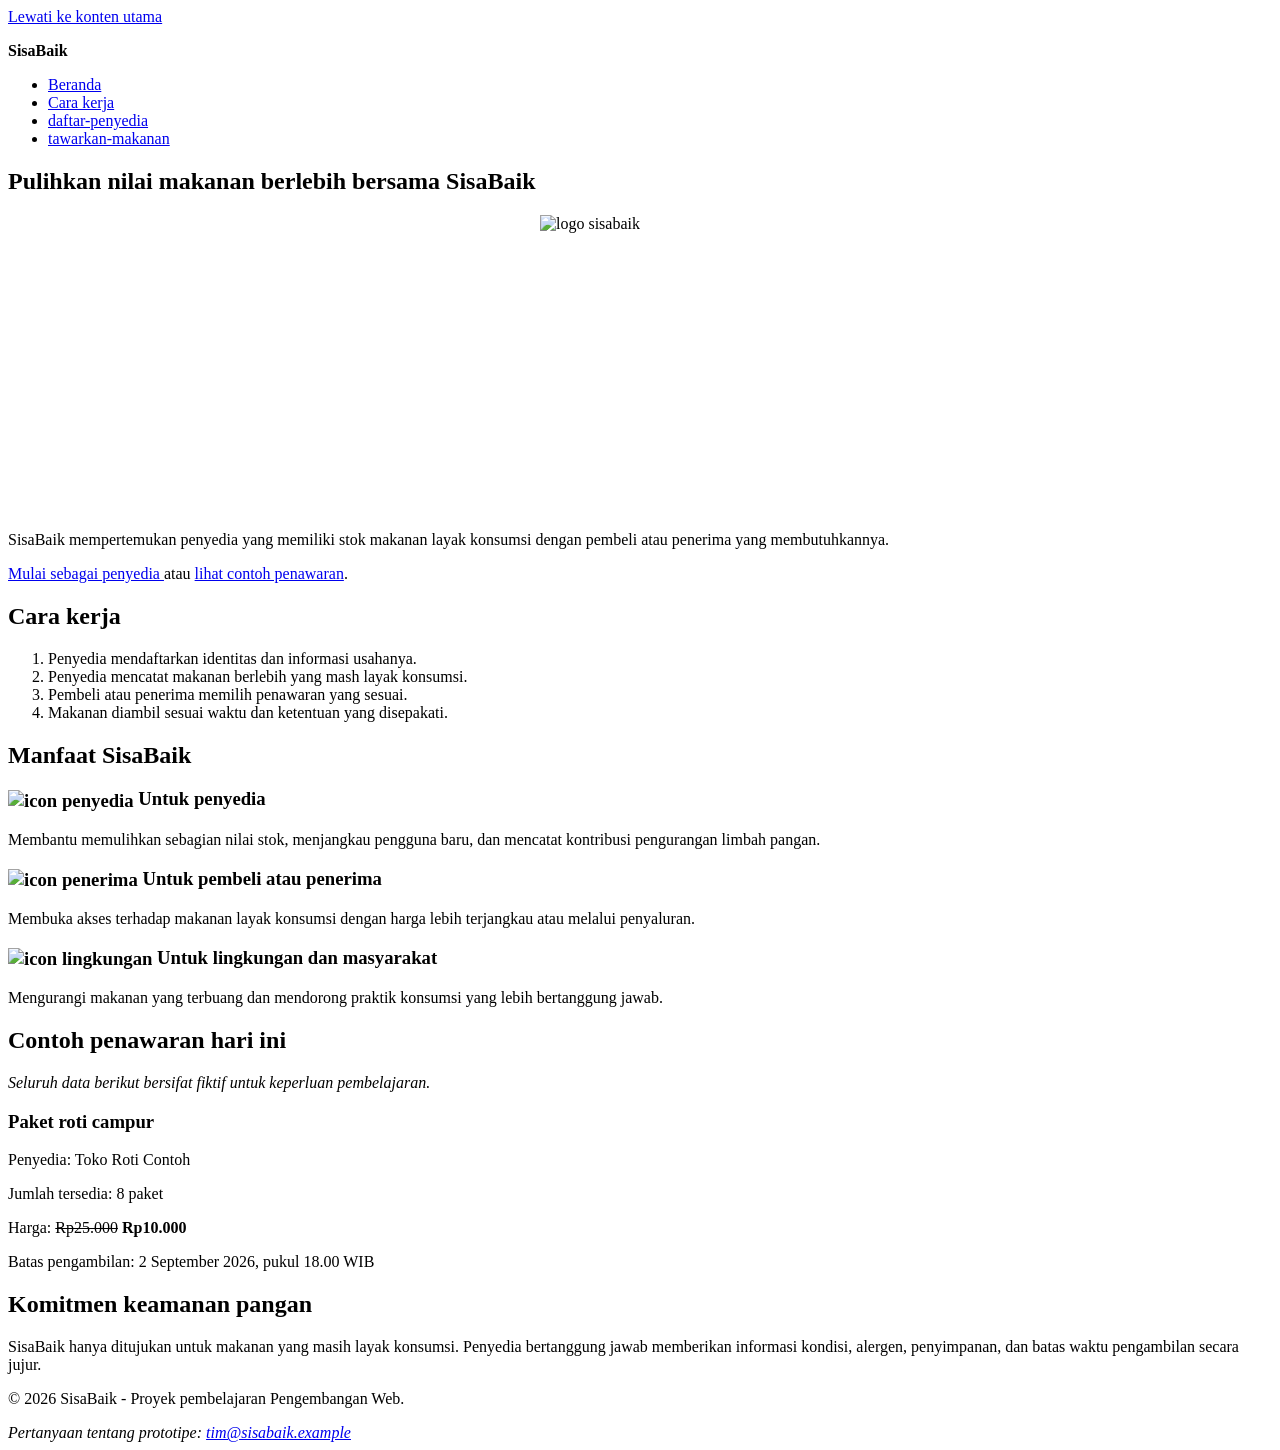
==== index.html @ 629ec986 "feat: add semantic Sisabaik information page" ====
<!doctype html>
<html lang="id">
    <head>
        <meta charset="utf-8">
        <meta name="viewport" content="width=device-width, initial-scale=1"> 
        <meta 
        name= "description"
        content= "SisaBaik membantu penyedia menawarkan makanan berlebih aar tetap bernilai, teriankau. dan tidak terbuang."
        >
        <title>Beranda | SisaBaik</title>
    </head> 
    <body>
        <a href="#konten-utama">Lewati ke konten utama</a>

        <header>
            <p> <strong>SisaBaik</strong></p>
            <nav aria-label= "Navigasi utama" >
                <ul>
                    <li><a href="index.html" aria-current="page">Beranda</a></li> 
                    <li><a href="#cara-kerja">Cara kerja</a></li>
                    <li><a href="daftar-penyedia.html">daftar-penyedia</a></li>
                    <li><a href="tawarkan-makanan.html">tawarkan-makanan</a></li>
                </ul>
            </nav>
        </header>

        <main id="konten-utama" tabindex="-1">
            <section aria-labelledby="judul-utama">
                <h1 id="judul-utama">Pulihkan nilai makanan berlebih bersama SisaBaik</h1>
                <img
                src="images/logo.jpg" alt="logo sisabaik" width="200" height="300" style="display: block; margin: 0 auto;">
                <p>
                 SisaBaik mempertemukan penyedia yang memiliki stok makanan layak konsumsi dengan pembeli atau penerima yang membutuhkannya.
                </p>

        
                <p>
                    <a href="daftar-penyedia.html">Mulai sebagai penyedia </a>
                    atau
                    <a href="#penawaran-contoh">lihat contoh penawaran</a>.
                </p>
            </section>
        
            <section id ="cara-kerja" aria-labelledby="judul-cara-kerja">
                <h2 id="judul-cara-kerja">Cara kerja</h2>
                <ol>
                    <li>Penyedia mendaftarkan identitas dan informasi usahanya.</li>
                    <li>Penyedia mencatat makanan berlebih yang mash layak konsumsi.</li>
                    <li>Pembeli atau penerima memilih penawaran yang sesuai.</li>
                    <li>Makanan diambil sesuai waktu dan ketentuan yang disepakati. </li>
                </ol>
            </section>

            <section aria-labelledby="judul-manfaat">
                <h2 id="judul-manfaat">Manfaat SisaBaik</h2>
                <article>
                    <h3>
                         <img src="images/icon-penyedia.png" alt="icon penyedia" width="20" height="20" style="vertical-align:middle ;">
                        Untuk penyedia </h3>
                    <p>
                        Membantu memulihkan sebagian nilai stok, menjangkau pengguna baru, dan mencatat kontribusi pengurangan limbah pangan.
                    </p>
                </article>

                <article>
                    <h3>
                        <img src="images/icon-penerima.png" alt="icon penerima" width="20" height="20" style="vertical-align:middle ;">
                        Untuk pembeli atau penerima</h3>
                    <p>
                        Membuka akses terhadap makanan layak konsumsi dengan harga lebih terjangkau atau melalui penyaluran.
                    </p>
                </article>
        
                <article >
                    <h3> 
                        <img src="images/icon-lingkungan.png" alt="icon lingkungan" width="20" height="20" style="vertical-align:middle ;">
                        Untuk lingkungan dan masyarakat</h3>
                    <p>
                        Mengurangi makanan yang terbuang dan mendorong praktik konsumsi yang lebih bertanggung jawab.
                    </p>
                </article>
            </section >

            <section id="penawaran-contoh" aria-labelledby="judul-penawaran">
                <h2 id="judul-penawaran"> Contoh penawaran hari ini</h2>
                <p><em>Seluruh data berikut bersifat fiktif untuk keperluan pembelajaran. </em></p>
                
                <article>
                    <h3> Paket roti campur</h3>
                    <p> Penyedia: Toko Roti Contoh</p>
                    <p> Jumlah tersedia: <data value="g">8 paket</data></p> <p>Harga: <del>Rp25.000</del> <strong> Rp10.000</strong></p>
                    <p>
                        Batas pengambilan:
                        <time datetime="2026-09-02T18:00:00+07:00">
                        2 September 2026, pukul 18.00 WIB
                    </time>
                    </p>
                </article> 
            </section>

            <section aria-labelledby="judul-keamanan">
                <h2 id="judul-keamanan">Komitmen keamanan pangan</h2>
                <p>
                    SisaBaik hanya ditujukan untuk makanan yang masih layak konsumsi.
                    Penyedia bertanggung jawab memberikan informasi kondisi, alergen, penyimpanan, dan batas waktu pengambilan secara jujur.
                </p>
            </section >
        </main>

        <footer>
            <p>&copy; 2026 SisaBaik - Proyek pembelajaran Pengembangan Web. </p>
            <address>
            Pertanyaan tentang prototipe:
            <a href="mailto:tim@sisabaik.example">tim@sisabaik.example</a>
            </address>
        </footer>
    </body>
</html>
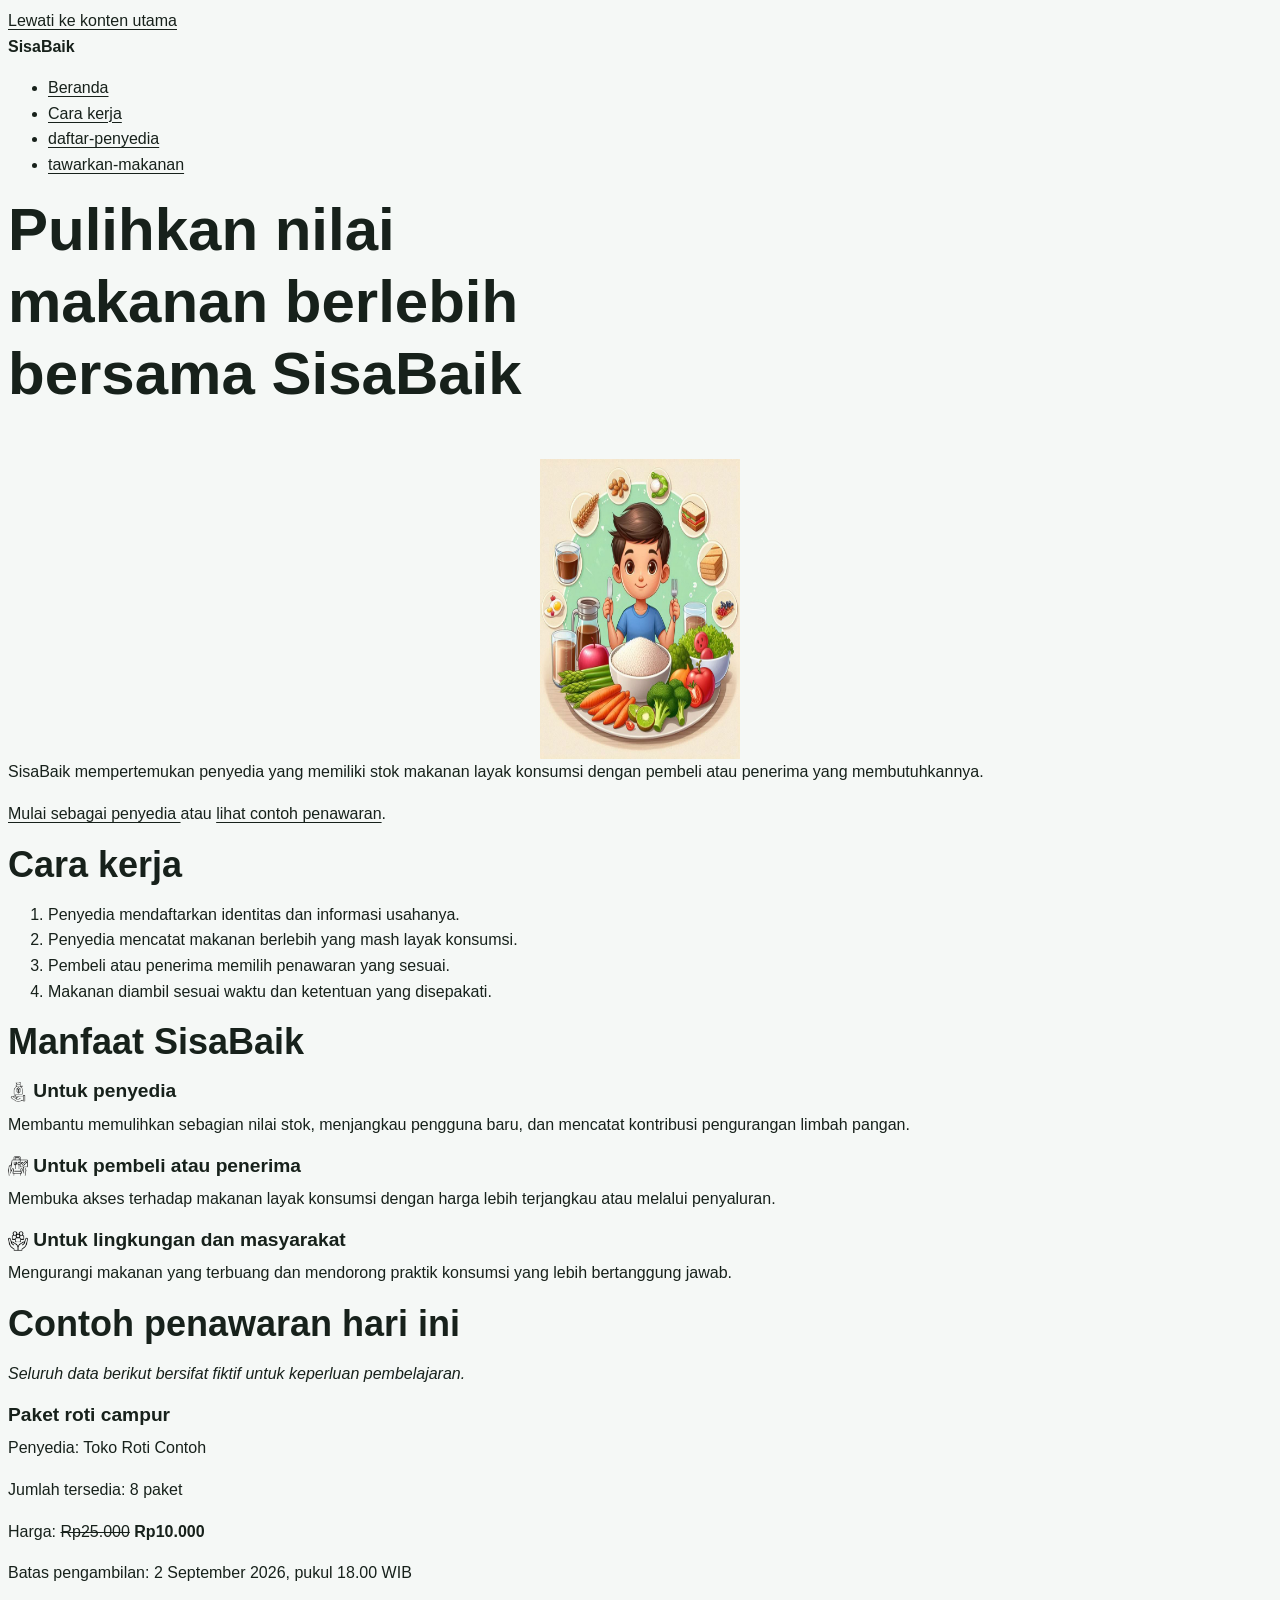
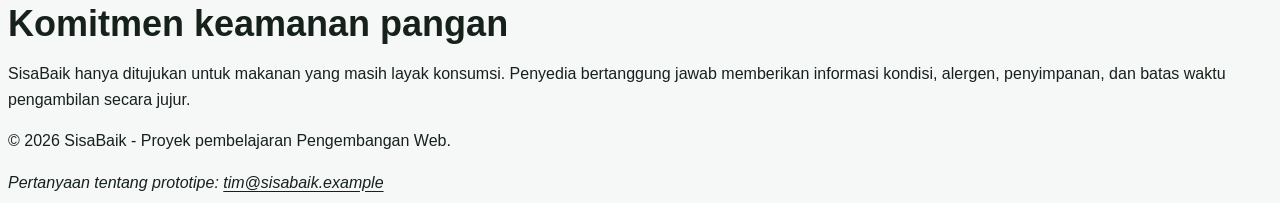
==== commit 43351411: "style: add responsive layout for SisaBaik pages" ====
--- a/index.html
+++ b/index.html
@@ -8,6 +8,7 @@
         content= "SisaBaik membantu penyedia menawarkan makanan berlebih aar tetap bernilai, teriankau. dan tidak terbuang."
         >
         <title>Beranda | SisaBaik</title>
+        <link rel="stylesheet" href="styles.css">
     </head> 
     <body>
         <a href="#konten-utama">Lewati ke konten utama</a>
--- a/styles.css
+++ b/styles.css
@@ -0,0 +1,422 @@
+:root {
+    --color-primary: #176b4d;
+    -color-primary-dark: #0f4f39;
+    --color-primary-soft:#e8f5ef;
+    --color-accent: #f2b84b;
+    --color-text: #17211b;
+    --color-muted: #52615a;
+    --color-surface: #ffffff;
+    --color-background: #f5f8f6;
+    --color-border: #cbd8d1;
+    --color-danger: #a52a2a;
+    --shadow-card: 0 0.5rem 1.5rem rgb(23 33 27 / 10%);
+    --radius-small: 0.5rem;
+    --radius-medium: 0.9rem;
+    -radius-large: 1.4rem;
+    --content-width: 72rem;
+}
+
+*,
+*::before,
+*::after {
+    box-sizing: border-box;
+}
+
+html {
+    margin: 0;
+    background: var(--color-background);
+    color: var(--color-text);
+    font-family: Arial, Arial, Helvetica, sans-serif;
+    font-size: 1rem;
+    line-height: 1.6;
+}
+
+h1,
+h2,
+h3,
+p {
+    margin-block-start: 0;
+}
+h1,
+h2,
+h3{line-height: 1.2;
+}
+
+h1 {
+    max-width: 18ch;
+    marain-block-end: 1rem;
+    font-size: clamp(2rem, 7vw, 3.75rem);
+}
+
+h2 {
+    margin-block-end: 1rem;
+    font-size: clamp(1.5rem, 4vw, 2.25rem);
+}
+
+h3 {    
+    margin-block-end: 0.6rem;
+    font-size: 1.2rem;
+}
+
+a{
+    color: var(--color-primary-dark);
+    text-underline-offset: 0.2em;
+}
+
+a:hover {
+    text-decoration-thickness: 0.18em;
+}
+
+:focus-visible {
+    outline: 0.2rem solid var(--color-accent);
+    outline-offset: 0.2rem;
+}
+
+.skip-link {
+    position: absolute;
+    inset-block-start: 0.5rem;
+    inset-inline-start: 0.5rem;
+    z-index: 100;
+    padding: 0.7rem 1rem;
+    border-radius: var(--radius-sm);
+    background: var(--color-text);
+    color: var(--color-surface);
+    transform: translateY(-180%);
+}
+
+.skip-link:focus {
+    transform: translateY(0);
+}
+
+.container {
+    width: min(100% - 3rem, var(--content-width));
+    margin-inline: auto;
+}
+
+.site-header {
+    background: var(--color-surface);
+    border-block-end: 0.0235rem solid var(--color-border);
+}
+
+.code-layout {
+    display: flex;
+    flex-direction: column;
+    gap: 0.75rem;
+    padding-block: 1rem;
+}
+
+.brand {
+    margin: 0;
+    color: var(--color-primary-dark);
+    font-size: 1.4rem;
+    font-weight: 700;
+}
+
+.nav-list {
+    display: flex;
+    flex-wrap: wrap;
+    gap: 0.5rem 1rem;
+    margin: 0;
+    padding: 0;
+    list-style: none;
+}
+
+.nav-list a {
+    display: inline-block;
+    padding-block: 0.35rem;
+    font-weight: 700;
+}
+
+.nav-list a.aria-current="page" {
+    text-wrap: nowrap;
+    color: var(--color-primary-dark);
+    text-decoration-thickness: 0.2em;
+}
+
+.hero {
+    padding-block: clamp(1.5rem, 10vw, 7rem);
+    background: linear-gradient(135deg, rgb(232 245 235 / 95%), rgb(255 255 255 / 93%));
+}
+
+.hero-layout {
+    display: grid;
+    gap: 2rem;
+    align-items: center;
+}
+
+.hero-title {
+    margin-block-end: 0.5rem;
+    color: var(--color-primary-dark);
+    font-weight: 700;
+    font-size: 2rem;
+    letter-spacing: 0.05em;
+    text-transform: uppercase;
+}
+
+.hero-lead {
+    max-width: 65ch;
+    color: var(--color-muted);
+    font-size: 1.1rem;
+}
+
+.hero-panel {
+    padding: 1rem;
+    border: 0.0625rem solid var(--color-border);
+    border-radius: var(--radius-md);
+    background: var(--color-surface);
+    border-inline-start-shadow: ...;
+}
+
+.hero-panel-strong {
+    display: none;
+    color: var(--color-primary-dark);
+    font-size: 2rem;
+}
+
+button-group,
+.form-actions {
+    display: flex;
+    flex-wrap: wrap;
+    gap: 0.75rem;
+    align-items: center;
+}
+
+.button {
+    display: inline-block;
+    padding: 0.75rem 1rem;
+    border: 0.125rem solid var(--color-primary);
+    border-radius: var(--radius-small);
+    background: var(--color-primary);
+    color: var(--color-surface);
+    font: inherit;
+    font-weight: 700;
+    line-height: 1.2;
+    text-decoration: none;
+    cursor: pointer;
+}
+
+.button:hover {
+    background: var(--color-primary-dark);
+    border-color: var(--color-primary-dark);
+}
+
+.button-secondary {
+    background: transparent;
+    color: var(--color-primary-dark);
+}
+
+.section {
+    padding-block: clamp(2.5rem, 7vw, 5rem);
+}
+
+.section-alt {
+    background: var(--color-surface);
+}
+
+.section-intro {
+    max-width: 65ch;
+    color: var(--color-muted);
+}
+
+.steps-grid,
+.benefit-grid,
+.offer-grid {
+    display: grid;
+    grid-template-columns: 1fr;
+    gap: 1rem;
+}
+
+.card {
+    padding: 1.25rem;
+    border: 0.0625rem solid var(--color-border);
+    border-radius: var(--radius-medium);
+    background: var(--color-surface);
+    box-shadow: var(--shadow-card);
+}
+
+.step-number {
+    display: inline-grid;
+    width: 2.25rem;
+    height: 2.25rem;
+    margin-block-end: 0.75rem;
+    place-items: center;
+    border-radius: 50%;
+    background: var(--color-primary-soft);
+    color: var(--color-primary-dark);
+    font-weight: 700;
+}
+
+.offer-card {
+    display: flex;
+    flex-direction: column;
+    overflow: hidden;
+    border: 0.0625rem solid var(--color-border);
+    border-radius: var(--radius-medium);
+    background: var(--color-surface);
+    box-shadow: var(--shadow-card);
+}
+
+.offer-card__visual {
+    min-height: 8rem;
+    background: linear-gradient(135deg, var(--color-primary), var(--color-primary-dark));
+}
+
+.offer-card__content {
+    display: flex;
+    flex: 1;
+    flex-direction: column;
+    padding: 1.25rem;
+}
+
+.offer-card__meta {
+    color: var(--color-muted);
+}
+
+.offer-card__price {
+    margin-block-start: auto;
+    font-size: 1.15rem;
+}
+
+.badge {
+    display: inline-block;
+    width: fit-content;
+    margin-block-end: 0.75rem;
+    padding: 0.25rem 0.6rem;
+    border-radius: 999px;
+    background: var(--color-primary-soft);
+    color: var(--color-primary-dark);
+    font-size: 0.85rem;
+    font-weight: 700;
+}
+
+.notice {
+    padding: 1rem;
+    border-inline-start: 0.3rem solid var(--color-primary);
+    border-radius: var(--radius-small);
+    background: var(--color-primary-soft);
+}
+
+.page-heading {
+    padding-block: clamp(2.5rem, 7vw, 5rem) 2rem;
+}
+
+.form-card {
+    max-width: 56rem;
+    margin-block-end: 3rem;
+    padding: clamp(1rem, 4vw, 2rem);
+    border: 0.0625rem solid var(--color-border);
+    border-radius: var(--radius-large);
+    background: var(--color-surface);
+    box-shadow: var(--shadow-card);
+}
+
+.form-section {
+    margin: 0 0 1.5rem;
+    padding: 1.25rem;
+    border: 0.0625rem solid var(--color-border);
+    border-radius: var(--radius-medium);
+}
+
+.form-section legend {
+    padding-inline: 0.4rem;
+    color: var(--color-primary-dark);
+    font-size: 1.1rem;
+    font-weight: 700;
+}
+
+label {
+    display: inline-block;
+    margin-block-end: 0.35rem;
+    font-weight: 700;
+}
+
+input,
+select,
+textarea {
+    width: 100%;
+    padding: 0.7rem 0.75rem;
+    border: 0.0625rem solid #809087;
+    border-radius: var(--radius-small);
+    background: var(--color-surface);
+    color: var(--color-text);
+    font: inherit;
+}
+
+textarea {
+    resize: vertical;
+}
+
+input:focus,
+select:focus,
+textarea:focus {
+    border-color: var(--color-primary-dark);
+}
+
+input[type="checkbox"],
+input[type="radio"] {
+    width: 1.1rem;
+    height: 1.1rem;
+    margin: 0.2rem 0 0;
+    accent-color: var(--color-primary);
+}
+
+.required-note {
+    color: var(--color-muted);
+}
+
+.site-footer {
+    padding-block: 2rem;
+    background: var(--color-primary-dark);
+    color: var(--color-surface);
+}
+
+.site-footer a {
+    color: var(--color-surface);
+}
+
+.footer-layout {
+    display: flex;
+    flex-direction: column;
+    gap: 0.5rem;
+}
+
+.footer-layout p,
+.footer-layout address {
+    margin: 0;
+}
+
+@media (min-width: 48rem) {
+    .header-layout {
+        flex-direction: row;
+        justify-content: space-between;
+        align-items: center;
+    }
+    .hero-layout {
+        grid-template-columns: minmax(0, 1.5fr) minmax(15rem, 0.7fr);
+    }
+    .steps-grid,
+    .benefit-grid {
+        grid-template-columns: repeat(3, minmax(0, 1fr));
+    }
+    .offer-grid {
+        grid-template-columns: repeat(2, minmax(0, 1fr));
+    }
+    .footer-layout {
+        flex-direction: row;
+        justify-content: space-between;
+        align-items: center;
+    }
+}
+@media (min-width: 68rem) {
+    .offer-grid {
+        grid-template-columns: repeat(3, minmax(0, 1fr));
+    }
+}
+
+@media (prefers-reduced-motion: reduce) {
+    html {
+        scroll-behavior: auto;
+    }
+}
+
+
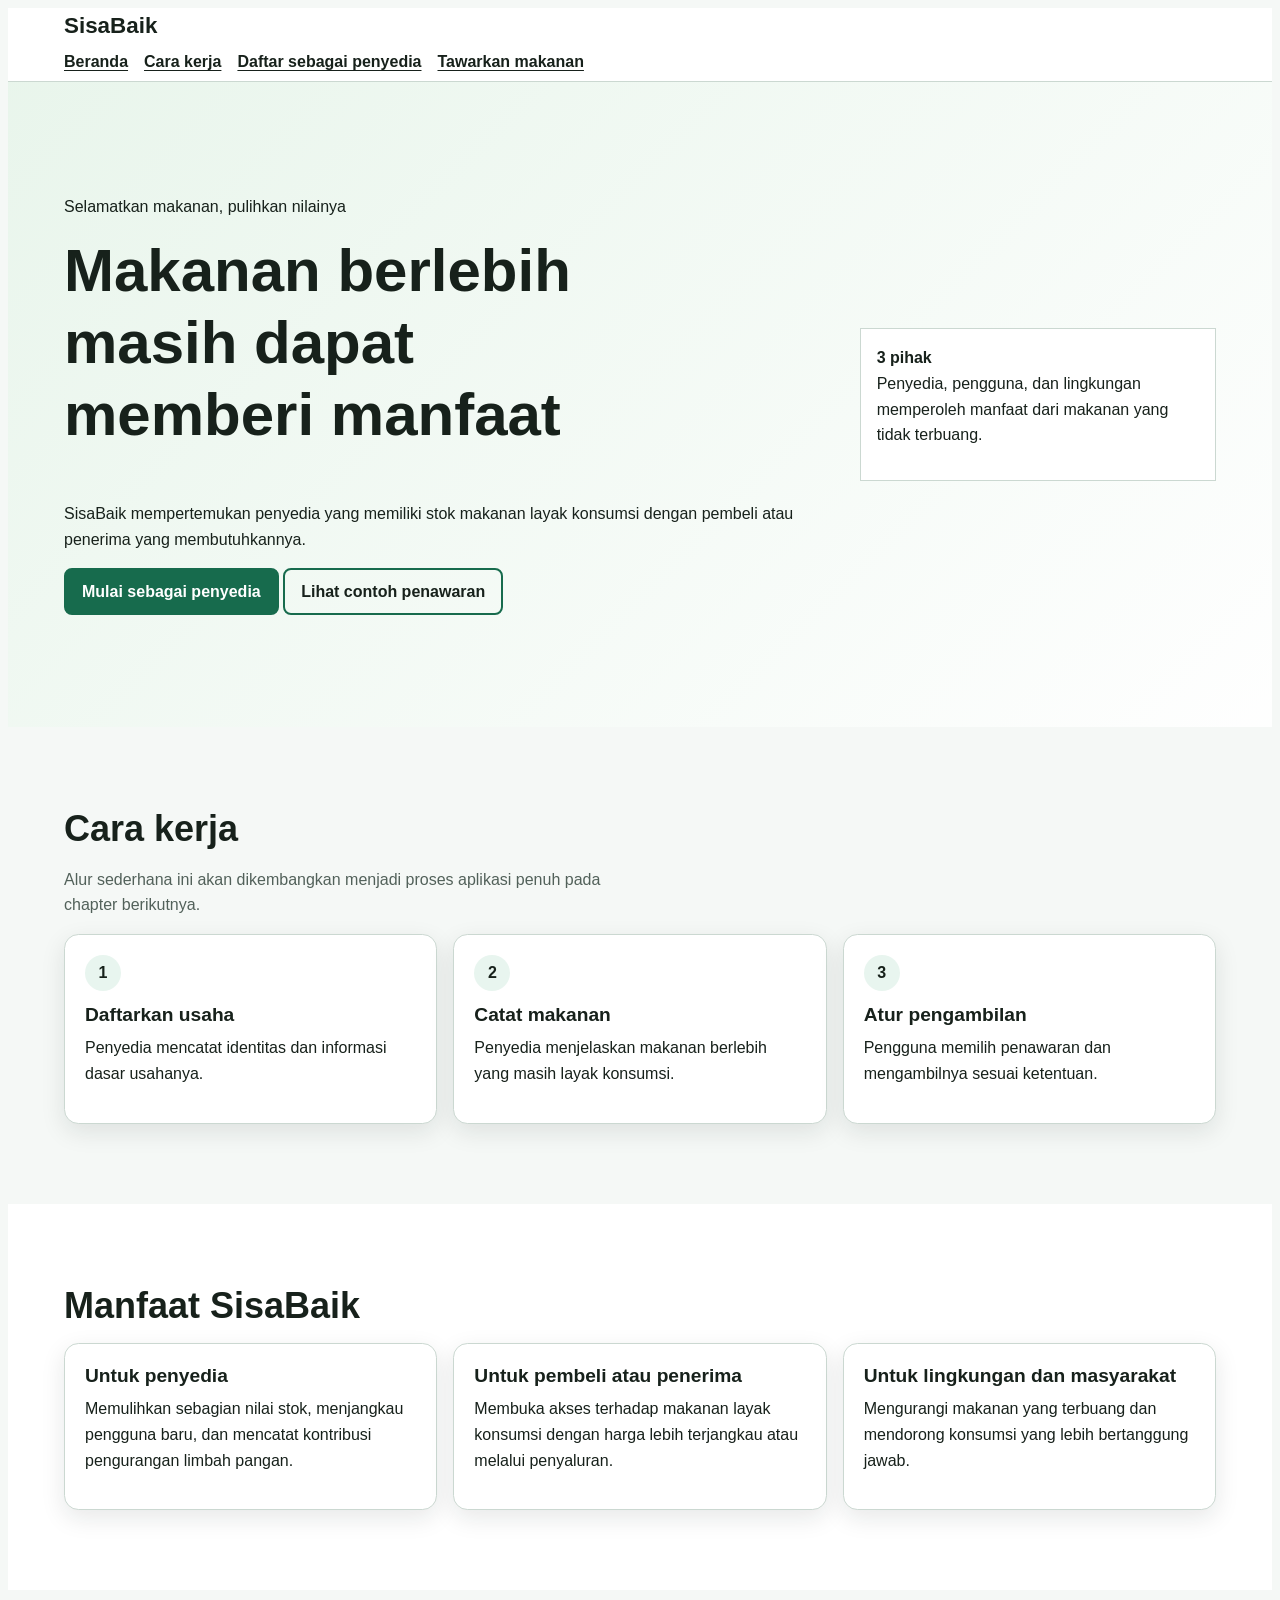
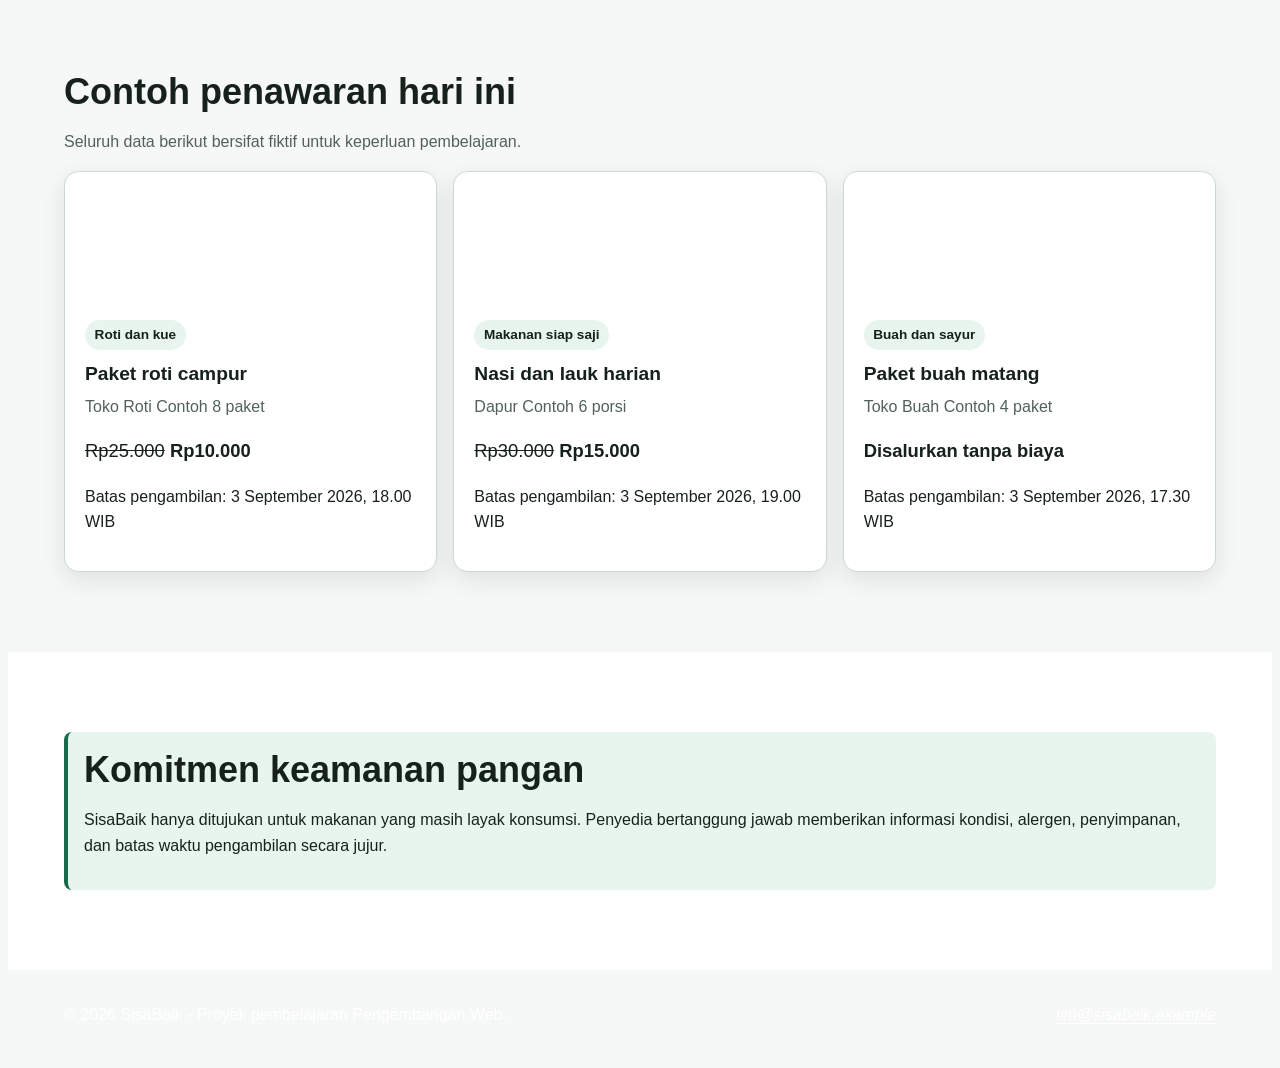
==== commit 47256154: "fix commit" ====
--- a/index.html
+++ b/index.html
@@ -1,119 +1,143 @@
 <!doctype html>
 <html lang="id">
-    <head>
-        <meta charset="utf-8">
-        <meta name="viewport" content="width=device-width, initial-scale=1"> 
-        <meta 
-        name= "description"
-        content= "SisaBaik membantu penyedia menawarkan makanan berlebih aar tetap bernilai, teriankau. dan tidak terbuang."
-        >
-        <title>Beranda | SisaBaik</title>
-        <link rel="stylesheet" href="styles.css">
-    </head> 
-    <body>
-        <a href="#konten-utama">Lewati ke konten utama</a>
+<head>
+    <meta charset="utf-8">
+    <meta name="viewport" content="width=device-width, initial-scale=1">
+    <meta name="description" content="SisaBaik membantu penyedia menawarkan makanan berlebih agar tetap bernilai, terjangkau, dan tidak terbuang.">
+    <title>Beranda | SisaBaik</title>
+    <link rel="stylesheet" href="styles.css">
+</head>
+<body>
+    <a class="skip-link" href="#konten-utama">Lewati ke konten utama</a>
 
-        <header>
-            <p> <strong>SisaBaik</strong></p>
-            <nav aria-label= "Navigasi utama" >
-                <ul>
-                    <li><a href="index.html" aria-current="page">Beranda</a></li> 
+    <header class="site-header">
+        <div class="container header-layout">
+            <p class="brand">SisaBaik</p>
+            <nav aria-label="Navigasi utama">
+                <ul class="nav-list">
+                    <li><a href="index.html" aria-current="page">Beranda</a></li>
                     <li><a href="#cara-kerja">Cara kerja</a></li>
-                    <li><a href="daftar-penyedia.html">daftar-penyedia</a></li>
-                    <li><a href="tawarkan-makanan.html">tawarkan-makanan</a></li>
+                    <li><a href="daftar-penyedia.html">Daftar sebagai penyedia</a></li>
+                    <li><a href="tawarkan-makanan.html">Tawarkan makanan</a></li>
                 </ul>
             </nav>
-        </header>
+        </div>
+    </header>
 
-        <main id="konten-utama" tabindex="-1">
-            <section aria-labelledby="judul-utama">
-                <h1 id="judul-utama">Pulihkan nilai makanan berlebih bersama SisaBaik</h1>
-                <img
-                src="images/logo.jpg" alt="logo sisabaik" width="200" height="300" style="display: block; margin: 0 auto;">
-                <p>
-                 SisaBaik mempertemukan penyedia yang memiliki stok makanan layak konsumsi dengan pembeli atau penerima yang membutuhkannya.
-                </p>
+    <main id="konten-utama" tabindex="-1">
+        <section class="hero" aria-labelledby="judul-utama">
+            <div class="container hero-layout">
+                <div>
+                    <p class="eyebrow">Selamatkan makanan, pulihkan nilainya</p>
+                    <h1 id="judul-utama">Makanan berlebih masih dapat memberi manfaat</h1>
+                    <p class="lead">SisaBaik mempertemukan penyedia yang memiliki stok makanan layak konsumsi dengan pembeli atau penerima yang membutuhkannya.</p>
+                    <div class="button-group">
+                        <a class="button" href="daftar-penyedia.html">Mulai sebagai penyedia</a>
+                        <a class="button button-secondary" href="#penawaran-contoh">Lihat contoh penawaran</a>
+                    </div>
+                </div>
+                <aside class="hero-panel" aria-label="Ringkasan manfaat SisaBaik">
+                    <strong>3 pihak</strong>
+                    <p>Penyedia, pengguna, dan lingkungan memperoleh manfaat dari makanan yang tidak terbuang.</p>
+                </aside>
+            </div>
+        </section>
 
-        
-                <p>
-                    <a href="daftar-penyedia.html">Mulai sebagai penyedia </a>
-                    atau
-                    <a href="#penawaran-contoh">lihat contoh penawaran</a>.
-                </p>
-            </section>
-        
-            <section id ="cara-kerja" aria-labelledby="judul-cara-kerja">
+        <section class="section" id="cara-kerja" aria-labelledby="judul-cara-kerja">
+            <div class="container">
                 <h2 id="judul-cara-kerja">Cara kerja</h2>
-                <ol>
-                    <li>Penyedia mendaftarkan identitas dan informasi usahanya.</li>
-                    <li>Penyedia mencatat makanan berlebih yang mash layak konsumsi.</li>
-                    <li>Pembeli atau penerima memilih penawaran yang sesuai.</li>
-                    <li>Makanan diambil sesuai waktu dan ketentuan yang disepakati. </li>
-                </ol>
-            </section>
+                <p class="section-intro">Alur sederhana ini akan dikembangkan menjadi proses aplikasi penuh pada chapter berikutnya.</p>
+                <div class="steps-grid">
+                    <article class="card">
+                        <span class="step-number" aria-hidden="true">1</span>
+                        <h3>Daftarkan usaha</h3>
+                        <p>Penyedia mencatat identitas dan informasi dasar usahanya.</p>
+                    </article>
+                    <article class="card">
+                        <span class="step-number" aria-hidden="true">2</span>
+                        <h3>Catat makanan</h3>
+                        <p>Penyedia menjelaskan makanan berlebih yang masih layak konsumsi.</p>
+                    </article>
+                    <article class="card">
+                        <span class="step-number" aria-hidden="true">3</span>
+                        <h3>Atur pengambilan</h3>
+                        <p>Pengguna memilih penawaran dan mengambilnya sesuai ketentuan.</p>
+                    </article>
+                </div>
+            </div>
+        </section>
+        <section class="section section-alt" aria-labelledby="judul-manfaat">
+            <div class="container">
+                <h2 id="judul-manfaat">Manfaat SisaBaik</h2>
+                <div class="benefit-grid">
+                    <article class="card">
+                        <h3>Untuk penyedia</h3>
+                        <p>Memulihkan sebagian nilai stok, menjangkau pengguna baru, dan mencatat kontribusi pengurangan limbah pangan.</p>
+                    </article>
+                    <article class="card">
+                        <h3>Untuk pembeli atau penerima</h3>
+                        <p>Membuka akses terhadap makanan layak konsumsi dengan harga lebih terjangkau atau melalui penyaluran.</p>
+                    </article>
+                    <article class="card">
+                        <h3>Untuk lingkungan dan masyarakat</h3>
+                        <p>Mengurangi makanan yang terbuang dan mendorong konsumsi yang lebih bertanggung jawab.</p>
+                    </article>
+                </div>
+            </div>
+        </section>
+        <section class="section" id="penawaran-contoh" aria-labelledby="judul-penawaran">
+            <div class="container">
+                <h2 id="judul-penawaran">Contoh penawaran hari ini</h2>
+                <p class="section-intro">Seluruh data berikut bersifat fiktif untuk keperluan pembelajaran.</p>
+                <div class="offer-grid">
+                    <article class="offer-card">
+                        <div class="offer-card__visual" aria-hidden="true"></div>
+                        <div class="offer-card__content">
+                            <span class="badge">Roti dan kue</span>
+                            <h3>Paket roti campur</h3>
+                            <p class="offer-card__meta">Toko Roti Contoh <data value="8">8 paket</data></p>
+                            <p class="offer-card__price"><del>Rp25.000</del> <strong>Rp10.000</strong></p>
+                            <p>Batas pengambilan: <time datetime="2026-09-03T18:00:00+07:00">3 September 2026, 18.00 WIB</time></p>
+                        </div>
+                    </article>
+                    <article class="offer-card">
+                        <div class="offer-card__visual" aria-hidden="true"></div>
+                        <div class="offer-card__content">
+                            <span class="badge">Makanan siap saji</span>
+                            <h3>Nasi dan lauk harian</h3>
+                            <p class="offer-card__meta">Dapur Contoh <data value="6">6 porsi</data></p>
+                            <p class="offer-card__price"><del>Rp30.000</del> <strong>Rp15.000</strong></p>
+                            <p>Batas pengambilan: <time datetime="2026-09-03T19:00:00+07:00">3 September 2026, 19.00 WIB</time></p>
+                        </div>
+                    </article>
+                    <article class="offer-card">
+                        <div class="offer-card__visual" aria-hidden="true"></div>
+                        <div class="offer-card__content">
+                            <span class="badge">Buah dan sayur</span>
+                            <h3>Paket buah matang</h3>
+                            <p class="offer-card__meta">Toko Buah Contoh <data value="4">4 paket</data></p>
+                            <p class="offer-card__price"><strong>Disalurkan tanpa biaya</strong></p>
+                            <p>Batas pengambilan: <time datetime="2026-09-03T17:30:00+07:00">3 September 2026, 17.30 WIB</time></p>
+                        </div>
+                    </article>
+                </div>
+            </div>
+        </section>
+        <section class="section section-alt" aria-labelledby="judul-keamanan">
+            <div class="container">
+                <div class="notice">
+                    <h2 id="judul-keamanan">Komitmen keamanan pangan</h2>
+                    <p>SisaBaik hanya ditujukan untuk makanan yang masih layak konsumsi. Penyedia bertanggung jawab memberikan informasi kondisi, alergen, penyimpanan, dan batas waktu pengambilan secara jujur.</p>
+                </div>
+            </div>
+        </section>
+    </main>
 
-            <section aria-labelledby="judul-manfaat">
-                <h2 id="judul-manfaat">Manfaat SisaBaik</h2>
-                <article>
-                    <h3>
-                         <img src="images/icon-penyedia.png" alt="icon penyedia" width="20" height="20" style="vertical-align:middle ;">
-                        Untuk penyedia </h3>
-                    <p>
-                        Membantu memulihkan sebagian nilai stok, menjangkau pengguna baru, dan mencatat kontribusi pengurangan limbah pangan.
-                    </p>
-                </article>
-
-                <article>
-                    <h3>
-                        <img src="images/icon-penerima.png" alt="icon penerima" width="20" height="20" style="vertical-align:middle ;">
-                        Untuk pembeli atau penerima</h3>
-                    <p>
-                        Membuka akses terhadap makanan layak konsumsi dengan harga lebih terjangkau atau melalui penyaluran.
-                    </p>
-                </article>
-        
-                <article >
-                    <h3> 
-                        <img src="images/icon-lingkungan.png" alt="icon lingkungan" width="20" height="20" style="vertical-align:middle ;">
-                        Untuk lingkungan dan masyarakat</h3>
-                    <p>
-                        Mengurangi makanan yang terbuang dan mendorong praktik konsumsi yang lebih bertanggung jawab.
-                    </p>
-                </article>
-            </section >
-
-            <section id="penawaran-contoh" aria-labelledby="judul-penawaran">
-                <h2 id="judul-penawaran"> Contoh penawaran hari ini</h2>
-                <p><em>Seluruh data berikut bersifat fiktif untuk keperluan pembelajaran. </em></p>
-                
-                <article>
-                    <h3> Paket roti campur</h3>
-                    <p> Penyedia: Toko Roti Contoh</p>
-                    <p> Jumlah tersedia: <data value="g">8 paket</data></p> <p>Harga: <del>Rp25.000</del> <strong> Rp10.000</strong></p>
-                    <p>
-                        Batas pengambilan:
-                        <time datetime="2026-09-02T18:00:00+07:00">
-                        2 September 2026, pukul 18.00 WIB
-                    </time>
-                    </p>
-                </article> 
-            </section>
-
-            <section aria-labelledby="judul-keamanan">
-                <h2 id="judul-keamanan">Komitmen keamanan pangan</h2>
-                <p>
-                    SisaBaik hanya ditujukan untuk makanan yang masih layak konsumsi.
-                    Penyedia bertanggung jawab memberikan informasi kondisi, alergen, penyimpanan, dan batas waktu pengambilan secara jujur.
-                </p>
-            </section >
-        </main>
-
-        <footer>
-            <p>&copy; 2026 SisaBaik - Proyek pembelajaran Pengembangan Web. </p>
-            <address>
-            Pertanyaan tentang prototipe:
-            <a href="mailto:tim@sisabaik.example">tim@sisabaik.example</a>
-            </address>
-        </footer>
-    </body>
+    <footer class="site-footer">
+        <div class="container footer-layout">
+            <p>&copy; 2026 SisaBaik - Proyek pembelajaran Pengembangan Web.</p>
+            <address><a href="mailto:tim@sisabaik.example">tim@sisabaik.example</a></address>
+        </div>
+    </footer>
+</body>
 </html>
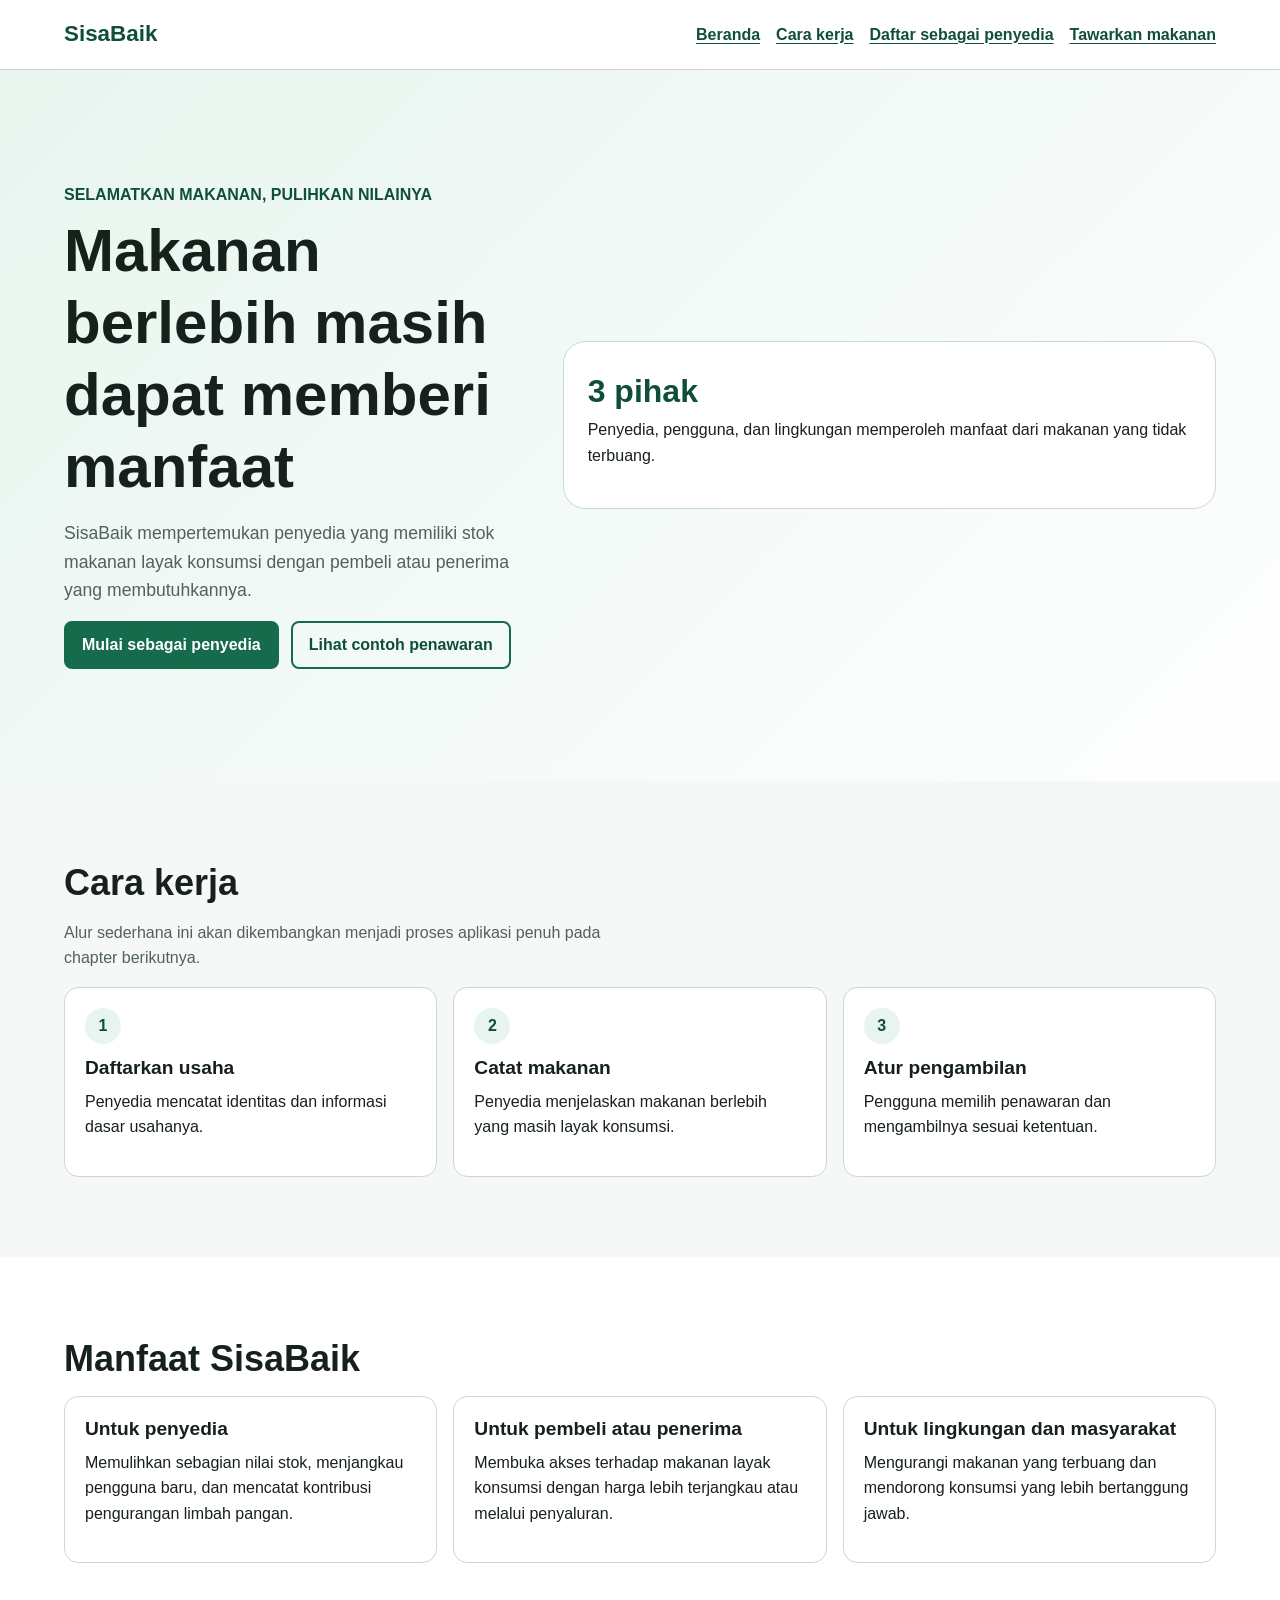
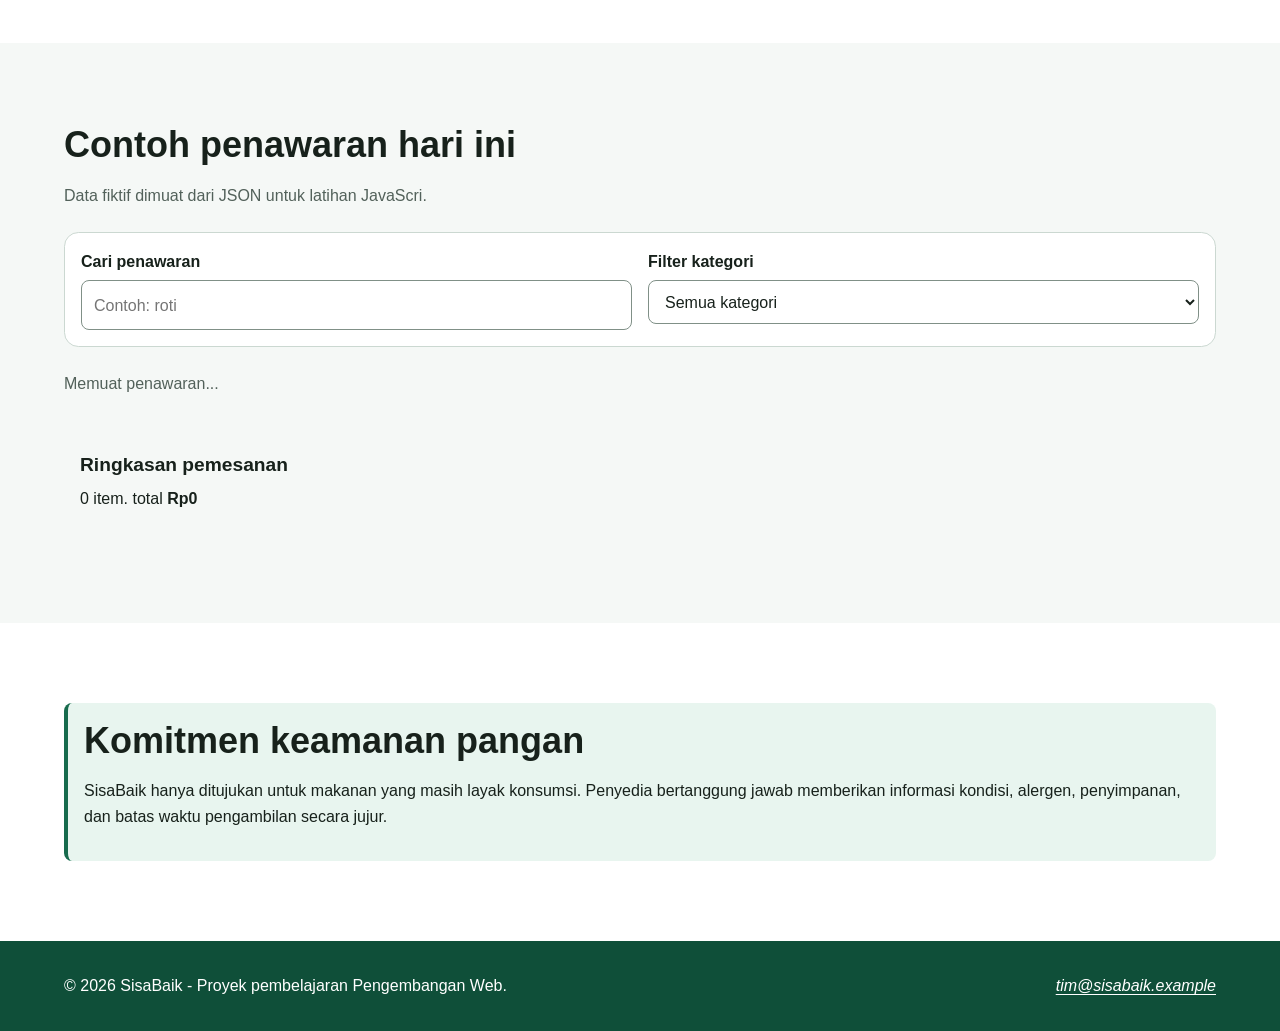
==== commit 99fea6f4: "feet: add JSON-powered offer catalog" ====
--- a/index.html
+++ b/index.html
@@ -3,9 +3,11 @@
 <head>
     <meta charset="utf-8">
     <meta name="viewport" content="width=device-width, initial-scale=1">
-    <meta name="description" content="SisaBaik membantu penyedia menawarkan makanan berlebih agar tetap bernilai, terjangkau, dan tidak terbuang.">
+    <meta name="description" content="SisaBaik membantu penyedia menawarkan makanan berlebih agar tetap bernilai, 
+    terjangkau, dan tidak terbuang.">
     <title>Beranda | SisaBaik</title>
     <link rel="stylesheet" href="styles.css">
+    <script src="app.js" defer></script>
 </head>
 <body>
     <a class="skip-link" href="#konten-utama">Lewati ke konten utama</a>
@@ -88,42 +90,33 @@
         <section class="section" id="penawaran-contoh" aria-labelledby="judul-penawaran">
             <div class="container">
                 <h2 id="judul-penawaran">Contoh penawaran hari ini</h2>
-                <p class="section-intro">Seluruh data berikut bersifat fiktif untuk keperluan pembelajaran.</p>
-                <div class="offer-grid">
-                    <article class="offer-card">
-                        <div class="offer-card__visual" aria-hidden="true"></div>
-                        <div class="offer-card__content">
-                            <span class="badge">Roti dan kue</span>
-                            <h3>Paket roti campur</h3>
-                            <p class="offer-card__meta">Toko Roti Contoh <data value="8">8 paket</data></p>
-                            <p class="offer-card__price"><del>Rp25.000</del> <strong>Rp10.000</strong></p>
-                            <p>Batas pengambilan: <time datetime="2026-09-03T18:00:00+07:00">3 September 2026, 18.00 WIB</time></p>
-                        </div>
-                    </article>
-                    <article class="offer-card">
-                        <div class="offer-card__visual" aria-hidden="true"></div>
-                        <div class="offer-card__content">
-                            <span class="badge">Makanan siap saji</span>
-                            <h3>Nasi dan lauk harian</h3>
-                            <p class="offer-card__meta">Dapur Contoh <data value="6">6 porsi</data></p>
-                            <p class="offer-card__price"><del>Rp30.000</del> <strong>Rp15.000</strong></p>
-                            <p>Batas pengambilan: <time datetime="2026-09-03T19:00:00+07:00">3 September 2026, 19.00 WIB</time></p>
-                        </div>
-                    </article>
-                    <article class="offer-card">
-                        <div class="offer-card__visual" aria-hidden="true"></div>
-                        <div class="offer-card__content">
-                            <span class="badge">Buah dan sayur</span>
-                            <h3>Paket buah matang</h3>
-                            <p class="offer-card__meta">Toko Buah Contoh <data value="4">4 paket</data></p>
-                            <p class="offer-card__price"><strong>Disalurkan tanpa biaya</strong></p>
-                            <p>Batas pengambilan: <time datetime="2026-09-03T17:30:00+07:00">3 September 2026, 17.30 WIB</time></p>
-                        </div>
-                    </article>
+                <p class="section-intro">Data fiktif dimuat dari JSON untuk latihan JavaScri.</p>
+                <form class="filter-panel" id="filter-form" role="search">
+                    <p>
+                        <label for="kata-kunci">Cari penawaran</label><br>
+                        <input id="kata-kunci" name="kata_kunci" type="search" placeholder="Contoh: roti">
+                    </p>
+                    <p>
+                        <label for="filter-kategori">Filter kategori</label><br>
+                        <select id="filter-kategori" name="kategori">
+                            <option value="semua">Semua kategori</option>
+                            <option value="makanan-siap-saji">Makanan siap saji</option>
+                            <option value="roti-kue">Roti dan kue</option>
+                            <option value="buah-sayur">Buah dan sayur</option>
+                        </select>
+                    </p>
+                </form>
+                <p id="status-katalog" class="status-message" role="status" aria-live="polite">Memuat penawaran...</p>
+                <div class="offer-grid" id="daftar-penawaran"></div>
+                <aside class="cart-summary" aria-labelledby="judul-ringkasan">
+                    <h3 id="judul-ringkasan">Ringkasan pemesanan</h3>
+                    <p> <span id="jumlah-item">0</span> item. total <strong id="total-pesanan">Rp0</strong></p>
+                </aside>
                 </div>
             </div>
-        </section>
-        <section class="section section-alt" aria-labelledby="judul-keamanan">
+            </section>
+
+            <section class="section section-alt" aria-labelledby="judul-keamanan">
             <div class="container">
                 <div class="notice">
                     <h2 id="judul-keamanan">Komitmen keamanan pangan</h2>
--- a/styles.css
+++ b/styles.css
@@ -1,7 +1,7 @@
 :root {
     --color-primary: #176b4d;
-    -color-primary-dark: #0f4f39;
-    --color-primary-soft:#e8f5ef;
+    --color-primary-dark: #0f4f39;
+    --color-primary-soft: #e8f5ef;
     --color-accent: #f2b84b;
     --color-text: #17211b;
     --color-muted: #52615a;
@@ -9,10 +9,10 @@
     --color-background: #f5f8f6;
     --color-border: #cbd8d1;
     --color-danger: #a52a2a;
-    --shadow-card: 0 0.5rem 1.5rem rgb(23 33 27 / 10%);
+    --shadow-card: 0 0.5rem 1.5rem rgb (23 33 27 / 10%);
     --radius-small: 0.5rem;
     --radius-medium: 0.9rem;
-    -radius-large: 1.4rem;
+    --radius-large: 1.4rem;
     --content-width: 72rem;
 }
 
@@ -23,10 +23,14 @@
 }
 
 html {
+    scroll-behavior: smooth;
+}
+
+body {
     margin: 0;
     background: var(--color-background);
     color: var(--color-text);
-    font-family: Arial, Arial, Helvetica, sans-serif;
+    font-family: Arial, Helvetica, sans-serif;
     font-size: 1rem;
     line-height: 1.6;
 }
@@ -37,14 +41,16 @@
 p {
     margin-block-start: 0;
 }
+
 h1,
 h2,
-h3{line-height: 1.2;
+h3 {
+    line-height: 1.2;
 }
 
 h1 {
     max-width: 18ch;
-    marain-block-end: 1rem;
+    margin-block-end: 1rem;
     font-size: clamp(2rem, 7vw, 3.75rem);
 }
 
@@ -53,12 +59,12 @@
     font-size: clamp(1.5rem, 4vw, 2.25rem);
 }
 
-h3 {    
+h3 {
     margin-block-end: 0.6rem;
     font-size: 1.2rem;
 }
 
-a{
+a {
     color: var(--color-primary-dark);
     text-underline-offset: 0.2em;
 }
@@ -67,7 +73,7 @@
     text-decoration-thickness: 0.18em;
 }
 
-:focus-visible {
+:focus-visible{
     outline: 0.2rem solid var(--color-accent);
     outline-offset: 0.2rem;
 }
@@ -78,7 +84,7 @@
     inset-inline-start: 0.5rem;
     z-index: 100;
     padding: 0.7rem 1rem;
-    border-radius: var(--radius-sm);
+    border-radius: var(--radius-small);
     background: var(--color-text);
     color: var(--color-surface);
     transform: translateY(-180%);
@@ -89,16 +95,16 @@
 }
 
 .container {
-    width: min(100% - 3rem, var(--content-width));
+    width: min(100% - 2rem, var(--content-width));
     margin-inline: auto;
 }
 
 .site-header {
     background: var(--color-surface);
-    border-block-end: 0.0235rem solid var(--color-border);
-}
-
-.code-layout {
+    border-block-end: 0.0625rem solid var(--color-border);
+}
+
+.header-layout {
     display: flex;
     flex-direction: column;
     gap: 0.75rem;
@@ -127,15 +133,15 @@
     font-weight: 700;
 }
 
-.nav-list a.aria-current="page" {
+.nav-list a [aria-current="page"] {
     text-wrap: nowrap;
     color: var(--color-primary-dark);
     text-decoration-thickness: 0.2em;
 }
 
 .hero {
-    padding-block: clamp(1.5rem, 10vw, 7rem);
-    background: linear-gradient(135deg, rgb(232 245 235 / 95%), rgb(255 255 255 / 93%));
+    padding-block: clamp(3rem, 10vw, 7rem);
+    background:linear-gradient(135deg, rgb(232 245 239 / 95), rgb(255 255 255 / 92%))
 }
 
 .hero-layout {
@@ -144,36 +150,35 @@
     align-items: center;
 }
 
-.hero-title {
+.eyebrow {
     margin-block-end: 0.5rem;
     color: var(--color-primary-dark);
     font-weight: 700;
-    font-size: 2rem;
-    letter-spacing: 0.05em;
+    letter-spacing: 0.05;
     text-transform: uppercase;
 }
 
-.hero-lead {
-    max-width: 65ch;
+.lead {
+    max-width: 62ch;
     color: var(--color-muted);
     font-size: 1.1rem;
 }
 
 .hero-panel {
-    padding: 1rem;
+    padding: 1.5rem;
     border: 0.0625rem solid var(--color-border);
-    border-radius: var(--radius-md);
-    background: var(--color-surface);
-    border-inline-start-shadow: ...;
-}
-
-.hero-panel-strong {
-    display: none;
+    border-radius: var(--radius-large);
+    background: var(--color-surface);
+    box-shadow: var(--shadow-card);
+}
+
+.hero-panel strong {
+    display: block;
     color: var(--color-primary-dark);
     font-size: 2rem;
 }
 
-button-group,
+.button-group,
 .form-actions {
     display: flex;
     flex-wrap: wrap;
@@ -192,7 +197,7 @@
     font-weight: 700;
     line-height: 1.2;
     text-decoration: none;
-    cursor: pointer;
+    cursor: pointer
 }
 
 .button:hover {
@@ -256,23 +261,23 @@
     box-shadow: var(--shadow-card);
 }
 
-.offer-card__visual {
+.offer-card_visual {
     min-height: 8rem;
     background: linear-gradient(135deg, var(--color-primary), var(--color-primary-dark));
 }
 
-.offer-card__content {
+.offer-card_content {
     display: flex;
     flex: 1;
     flex-direction: column;
     padding: 1.25rem;
 }
 
-.offer-card__meta {
+.offer-card_meta {
     color: var(--color-muted);
 }
 
-.offer-card__price {
+.offer-card_price {
     margin-block-start: auto;
     font-size: 1.15rem;
 }
@@ -285,8 +290,7 @@
     border-radius: 999px;
     background: var(--color-primary-soft);
     color: var(--color-primary-dark);
-    font-size: 0.85rem;
-    font-weight: 700;
+    font-size: 0.85rem;font-weight: 700;
 }
 
 .notice {
@@ -295,7 +299,6 @@
     border-radius: var(--radius-small);
     background: var(--color-primary-soft);
 }
-
 .page-heading {
     padding-block: clamp(2.5rem, 7vw, 5rem) 2rem;
 }
@@ -319,14 +322,12 @@
 
 .form-section legend {
     padding-inline: 0.4rem;
-    color: var(--color-primary-dark);
-    font-size: 1.1rem;
+    color: var(--color-primary-dark); font-size: 1.1rem;
     font-weight: 700;
 }
 
 label {
-    display: inline-block;
-    margin-block-end: 0.35rem;
+    display: inline-block; margin-block-end: 0.35rem;
     font-weight: 700;
 }
 
@@ -334,10 +335,10 @@
 select,
 textarea {
     width: 100%;
-    padding: 0.7rem 0.75rem;
-    border: 0.0625rem solid #809087;
-    border-radius: var(--radius-small);
-    background: var(--color-surface);
+    padding: 0.7rem 0.75rem; 
+    border: 0.0625rem solid #809087; 
+    border-radius: var(--radius-small); 
+    background: var(--color-surface); 
     color: var(--color-text);
     font: inherit;
 }
@@ -351,13 +352,11 @@
 textarea:focus {
     border-color: var(--color-primary-dark);
 }
-
 input[type="checkbox"],
 input[type="radio"] {
-    width: 1.1rem;
-    height: 1.1rem;
-    margin: 0.2rem 0 0;
-    accent-color: var(--color-primary);
+width: 1.1rem;
+height: 1.1rem;
+margin: 0.2rem 0 0; accent-color: var(--color-primary);
 }
 
 .required-note {
@@ -365,8 +364,8 @@
 }
 
 .site-footer {
-    padding-block: 2rem;
-    background: var(--color-primary-dark);
+    padding-block: 2rem; 
+    background: var(--color-primary-dark); 
     color: var(--color-surface);
 }
 
@@ -376,7 +375,7 @@
 
 .footer-layout {
     display: flex;
-    flex-direction: column;
+    flex-direction: column; 
     gap: 0.5rem;
 }
 
@@ -391,25 +390,30 @@
         justify-content: space-between;
         align-items: center;
     }
+
     .hero-layout {
-        grid-template-columns: minmax(0, 1.5fr) minmax(15rem, 0.7fr);
-    }
+        grid-template-columns: minmax(0, .5fr) minmax(15rem, 0.7fr);
+    }
+
     .steps-grid,
     .benefit-grid {
-        grid-template-columns: repeat(3, minmax(0, 1fr));
-    }
+        grid-template-columns: repeat(3, minmax(0 ,1fr));
+    }
+
     .offer-grid {
         grid-template-columns: repeat(2, minmax(0, 1fr));
     }
+
     .footer-layout {
         flex-direction: row;
         justify-content: space-between;
         align-items: center;
     }
 }
+
 @media (min-width: 68rem) {
     .offer-grid {
-        grid-template-columns: repeat(3, minmax(0, 1fr));
+        grid-template-columns: repeat(3, minmax(o, 1fr));
     }
 }
 
@@ -419,4 +423,11 @@
     }
 }
 
-
+.filter-panel {display:grid;gap:1rem;margin-block:1.5rem;padding:1rem;border:0.0625rem solid var(--color-border);
+    border-radius:var(--radius-medium);background:var(--color-surface);}
+.filter-panel p {margin:0;}
+.status-message {min-height:1.6em; color: var(--color-muted);}
+.cart-summary { margin-block-start: 1.5rem; padding: 1rem; border-radius: var(--radius-medium); background: var(--color-
+    primary-soft);}
+.error-message {color: var(--color-danger); font-weight: 700;}
+@media (min-width:48rem) {.filter-panel {grid-template-columns:repeat(2, minmax(0,1fr));}}
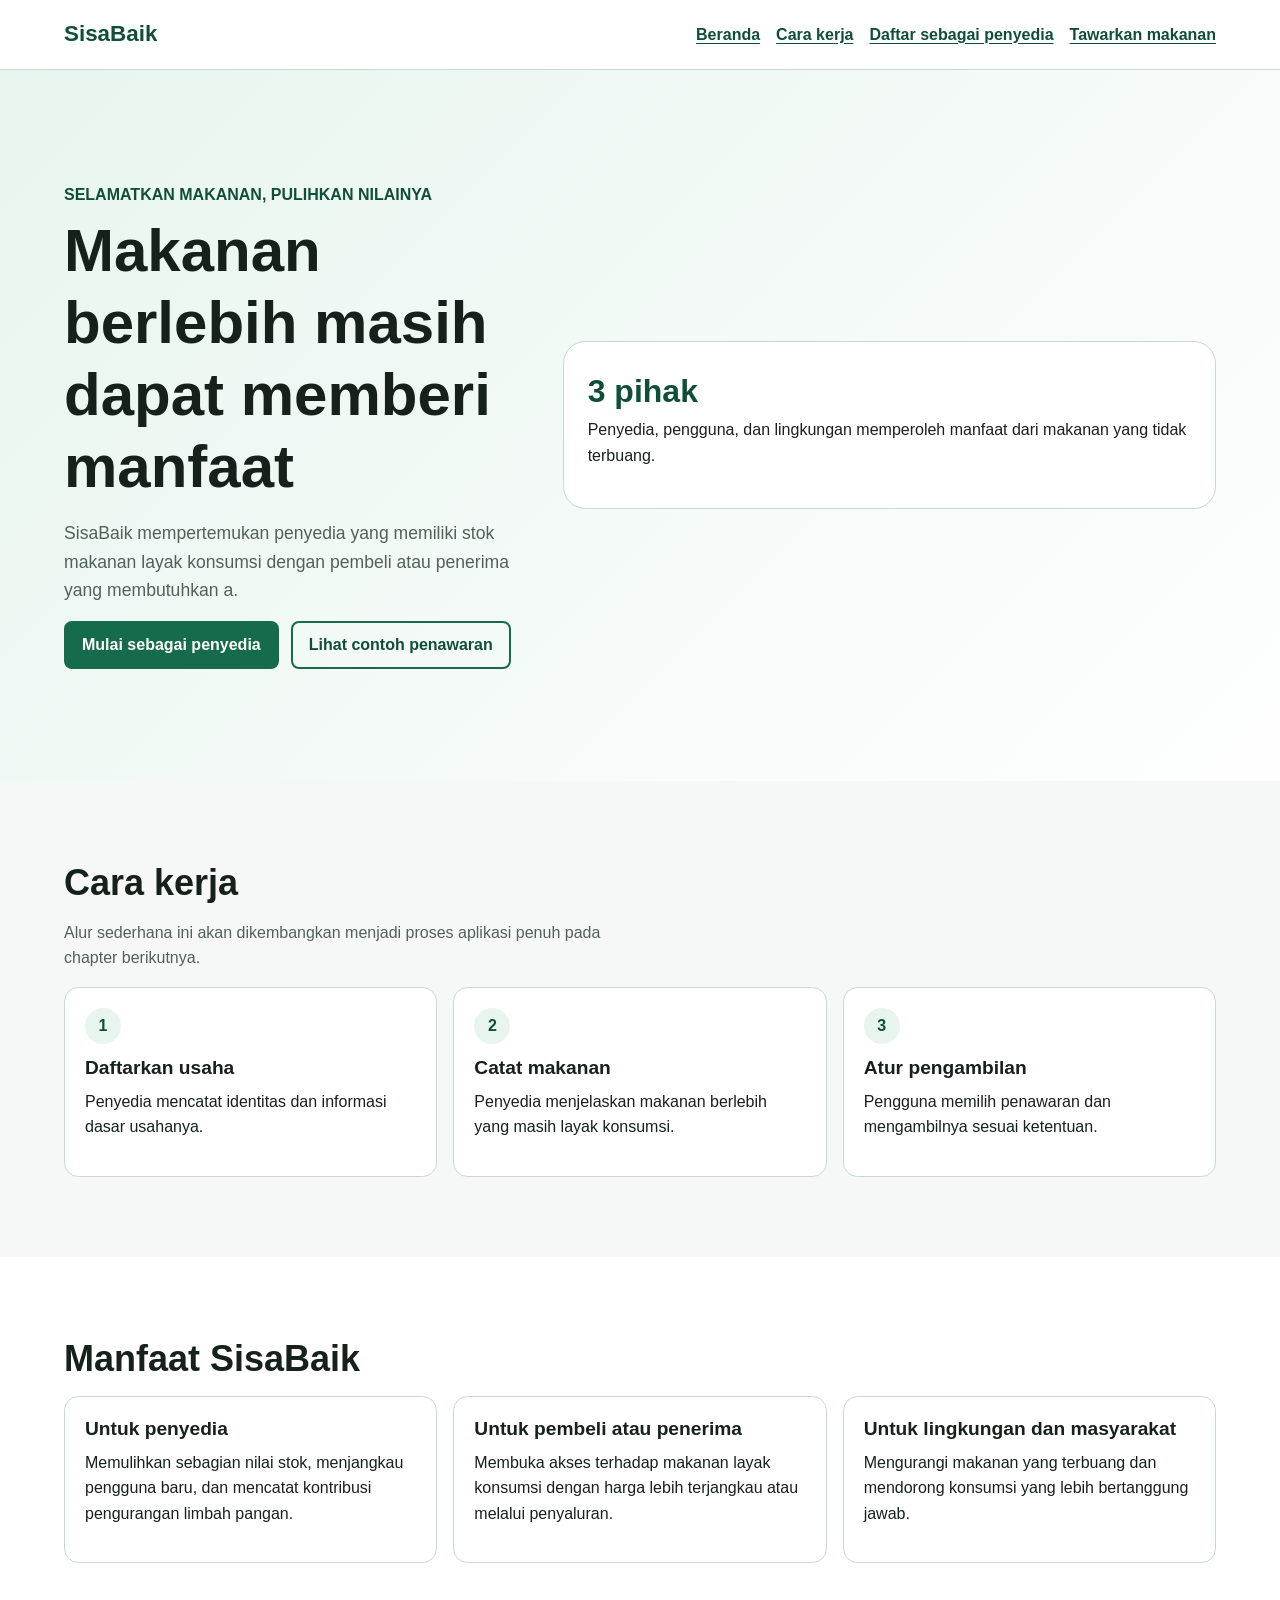
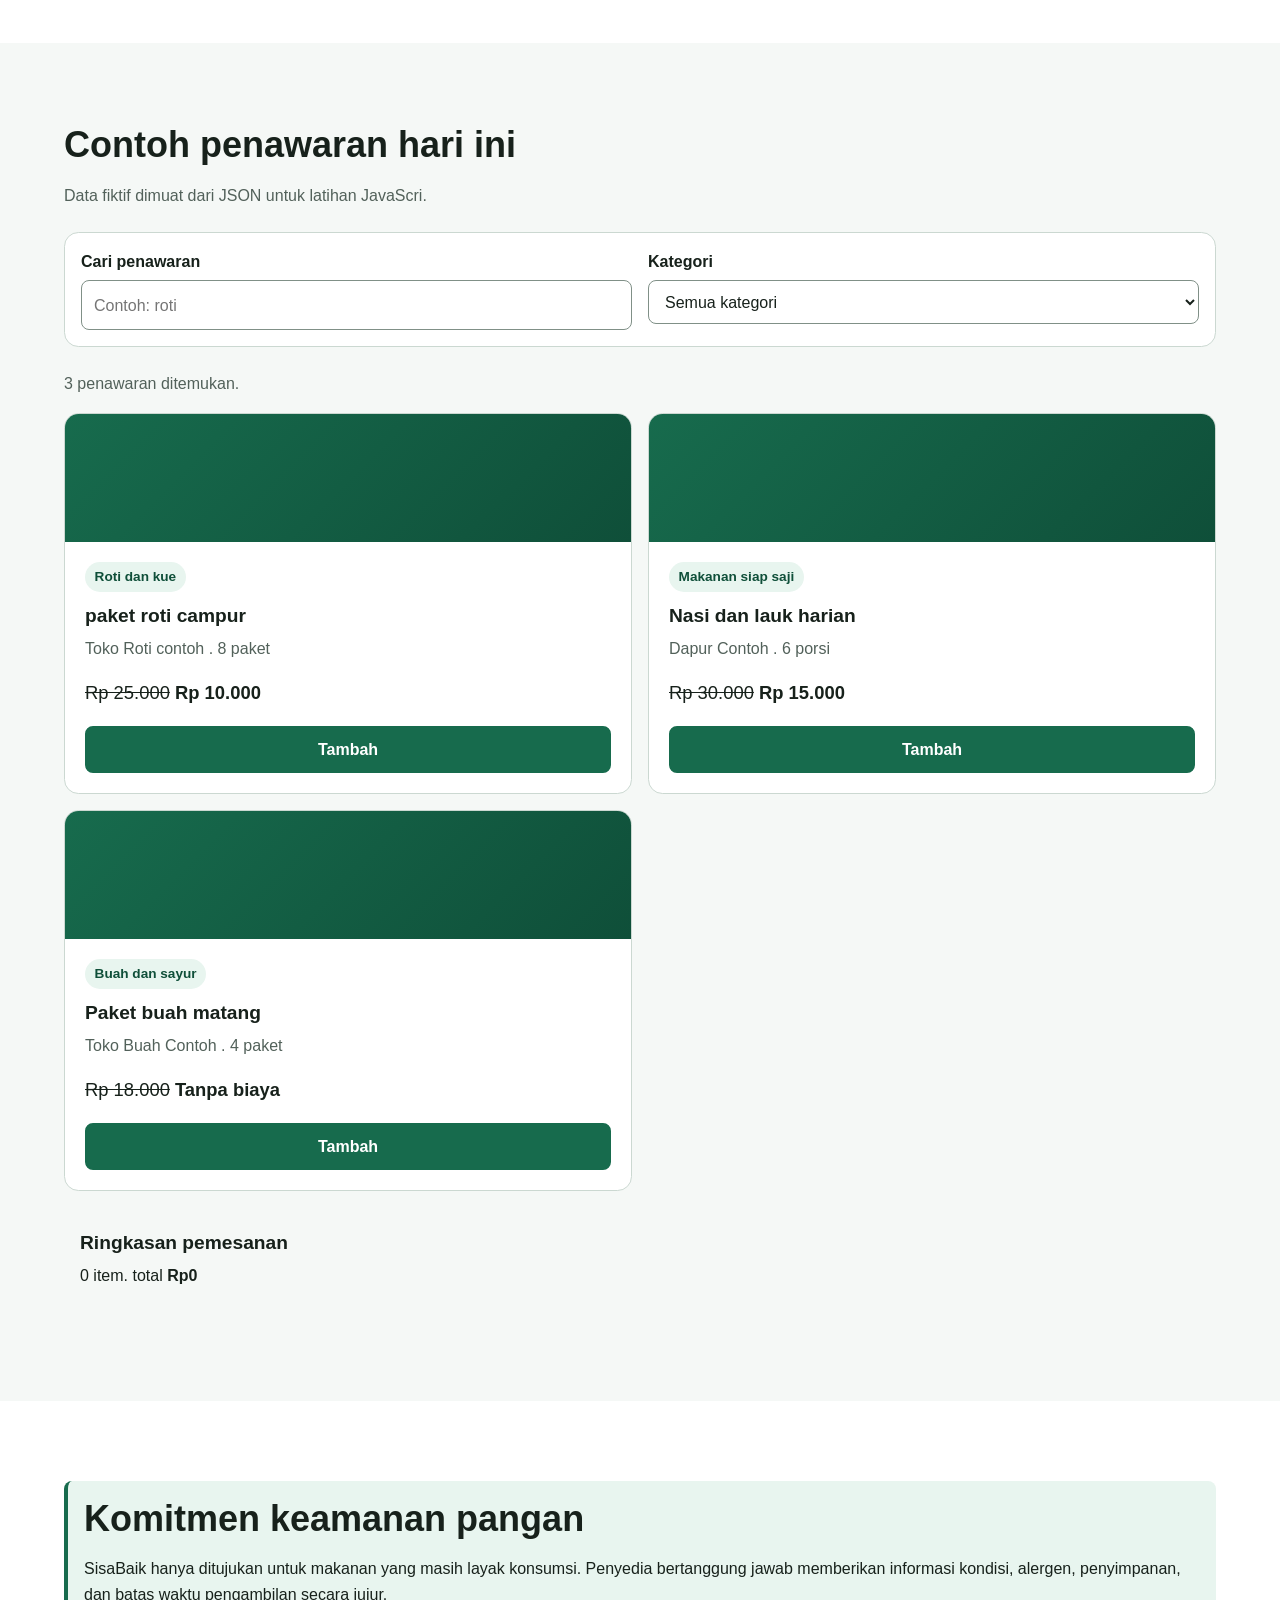
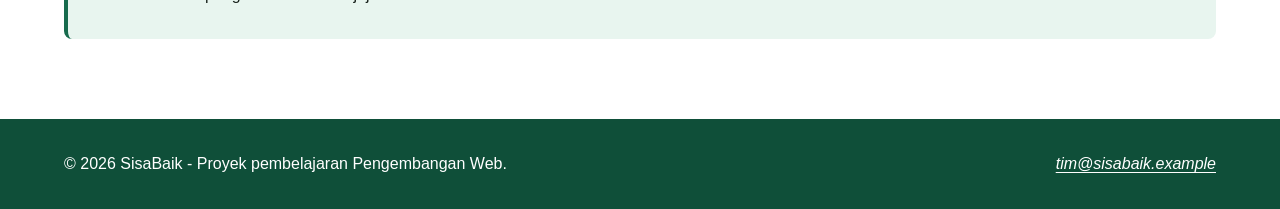
==== commit db877927: "add update index.html" ====
--- a/index.html
+++ b/index.html
@@ -32,7 +32,8 @@
                 <div>
                     <p class="eyebrow">Selamatkan makanan, pulihkan nilainya</p>
                     <h1 id="judul-utama">Makanan berlebih masih dapat memberi manfaat</h1>
-                    <p class="lead">SisaBaik mempertemukan penyedia yang memiliki stok makanan layak konsumsi dengan pembeli atau penerima yang membutuhkannya.</p>
+                    <p class="lead">SisaBaik mempertemukan penyedia yang memiliki stok makanan layak konsumsi dengan pembeli atau penerima yang membutuhkan
+                        a.</p>
                     <div class="button-group">
                         <a class="button" href="daftar-penyedia.html">Mulai sebagai penyedia</a>
                         <a class="button button-secondary" href="#penawaran-contoh">Lihat contoh penawaran</a>
@@ -97,7 +98,7 @@
                         <input id="kata-kunci" name="kata_kunci" type="search" placeholder="Contoh: roti">
                     </p>
                     <p>
-                        <label for="filter-kategori">Filter kategori</label><br>
+                        <label for="kategori">Kategori</label><br>
                         <select id="filter-kategori" name="kategori">
                             <option value="semua">Semua kategori</option>
                             <option value="makanan-siap-saji">Makanan siap saji</option>
